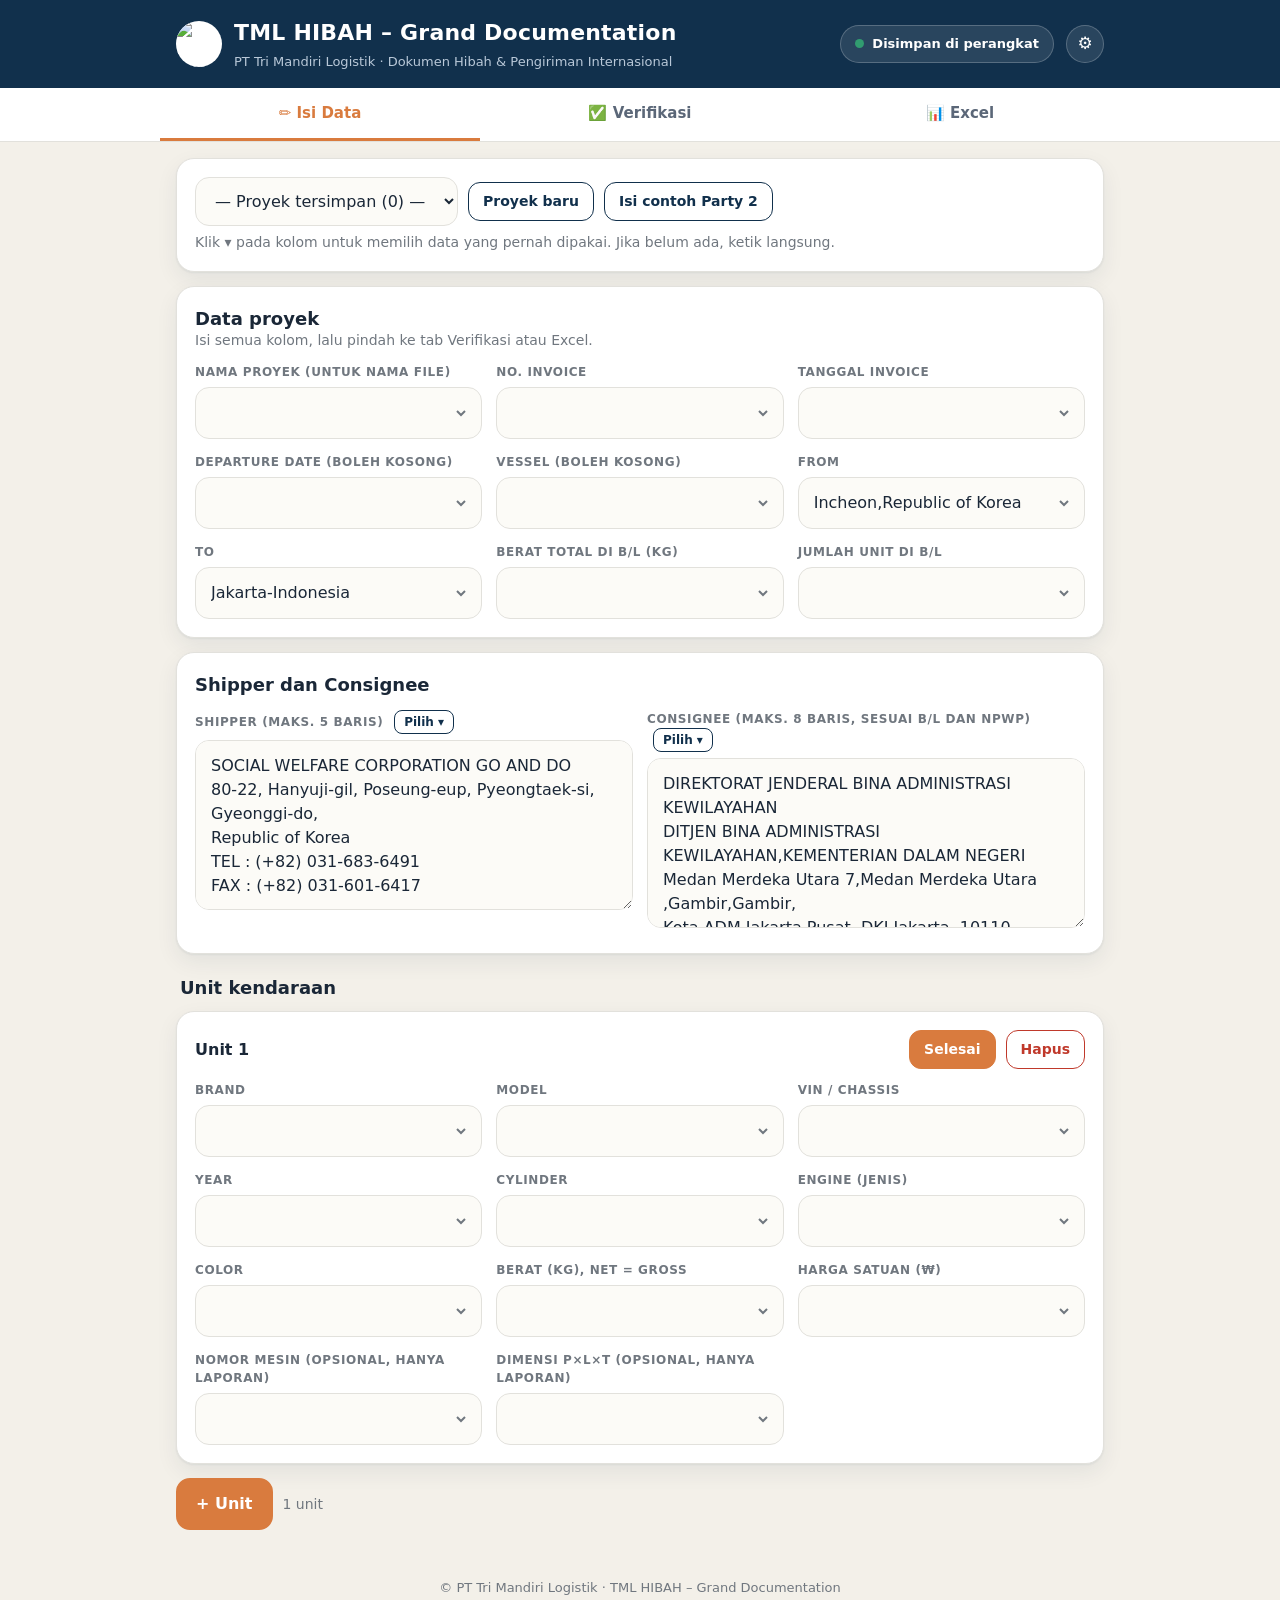
==== index.html @ 3b2cf055 "Add files via upload" ====
<!doctype html>
<html lang="id">
<head>
<meta charset="utf-8">
<meta name="viewport" content="width=device-width, initial-scale=1">
<meta name="description" content="TML HIBAH – Grand Documentation: pembuat Commercial Invoice dan Packing List untuk pengiriman hibah, PT Tri Mandiri Logistik.">
<title>TML HIBAH – Grand Documentation</title>
<link rel="icon" type="image/png" href="assets/favicon.png">
<link rel="stylesheet" href="style.css">
</head>
<body>
<header class="top">
  <div class="top-in">
    <img class="logo" src="assets/logo.png" alt="Logo PT Tri Mandiri Logistik" width="46" height="46">
    <div class="ttl"><h1>TML HIBAH – Grand Documentation</h1><p>PT Tri Mandiri Logistik · Dokumen Hibah &amp; Pengiriman Internasional</p></div>
    <div class="pill"><i></i><span id="pillT">Disimpan di perangkat</span></div>
    <button class="gear" id="bCfg" title="Pengaturan penyimpanan tim" aria-label="Pengaturan">⚙</button>
  </div>
</header>
<nav class="tabs"><div class="tabs-in"><button data-go="isi" class="on">✏️ Isi Data</button><button data-go="ver">✅ Verifikasi</button><button data-go="xls">📊 Excel</button></div></nav>
<main>
  <section class="card" id="cfg" hidden>
    <h2>Pengaturan penyimpanan bersama (opsional)</h2>
    <p class="sub">Tanpa pengaturan ini, proyek tersimpan di browser perangkat ini saja. Untuk berbagi dengan tim, tempel URL Web App Google Apps Script (lihat README, folder <code>optional-backend</code>).</p>
    <div class="row"><input id="cfgUrl" placeholder="https://script.google.com/macros/s/…/exec"><button id="bCfgSave" class="sm">Simpan pengaturan</button></div>
    <p class="sub" id="cfgMsg"></p>
  </section>

  <div class="tab" data-tab="isi">
  <section class="card">
    <div class="row">
      <select id="projSel"></select>
      <button id="bNew" class="sm">Proyek baru</button>
      <button id="bEx" class="sm">Isi contoh Party 2</button>
      <button id="bDelP" class="sm d" hidden>Hapus proyek tersimpan</button>
    </div>
    <p class="sub">Klik ▾ pada kolom untuk memilih data yang pernah dipakai. Jika belum ada, ketik langsung.</p>
  </section>

  <section class="card"><h2>Data proyek</h2><p class="sub" style="margin:-6px 0 12px">Isi semua kolom, lalu pindah ke tab Verifikasi atau Excel.</p><div class="g" id="hdr"></div></section>
  <section class="card"><h2>Shipper dan Consignee</h2>
    <div class="g">
      <div class="w"><label>Shipper (maks. 5 baris) <button type="button" class="dd2" data-k="shipper" data-t="shipper">Pilih ▾</button></label><textarea id="shipper" data-ml="shipper"></textarea></div>
      <div class="w"><label>Consignee (maks. 8 baris, sesuai B/L dan NPWP) <button type="button" class="dd2" data-k="consignee" data-t="consignee">Pilih ▾</button></label><textarea id="consignee" data-ml="consignee"></textarea></div>
    </div>
  </section>

  <h2 class="sec">Unit kendaraan</h2>
  <div id="units"></div>
  <div class="row mb"><button class="p" id="bAdd">+ Unit</button><span class="sub nm" id="uCount"></span></div>

  </div>
  <div class="tab" data-tab="ver" hidden>
  <section class="card"><h2>Dokumen pembanding (opsional)</h2>
    <p class="sub">Ketik ulang data dari Bill of Lading dan MoU agar aplikasi bisa mencocokkan dengan isi form. Pencocokan dilakukan terhadap data yang Anda ketik, bukan membaca file dokumen.</p>
    <div class="g">
      <div><label>Daftar chassis menurut B/L (1 baris = 1 unit)</label><textarea id="blChassis" data-s="blChassis"></textarea></div>
      <div><label>Data MoU: chassis dan berat, contoh <code>KMFLA18TPFC092868 10955</code></label><textarea id="mou" data-s="mou"></textarea></div>
    </div>
  </section>

  <section class="card"><h2>Pemeriksaan otomatis</h2><div id="checks"></div>
    <div class="row" style="margin-top:10px"><button id="bRep" class="sm">Buat laporan verifikasi</button></div>
  </section>
  <section class="card" id="repCard" hidden><h2>Laporan verifikasi</h2>
    <p class="sub">Status dihitung dari data yang diinput. <b>VERIFIED</b> = lolos pemeriksaan otomatis. <b>NEED CONFIRMATION</b> = cocokkan dengan dokumen sumber. Aplikasi tidak menentukan sendiri data mana yang benar.</p>
    <div class="tw"><table id="rep"></table></div>
    <div class="row" style="margin-top:10px"><button class="sm" id="bRepDl">Unduh laporan (.html)</button><button class="sm" id="bRepPr">Cetak laporan</button></div>
  </section>

  </div>
  <div class="tab" data-tab="xls" hidden>
  <section class="card"><h2>Hasil dan berkas</h2>
    <div class="row"><button class="p" id="bCI">Unduh Commercial Invoice (.xlsx)</button><button class="p" id="bPL">Unduh Packing List (.xlsx)</button></div>
    <div id="msg"></div>
    <p class="sub">Buka file di Excel lalu cetak. Area cetak sudah diatur di template. Jumlah unit di Excel mengikuti daftar unit; 3–5 unit otomatis dimuatkan ke 1 halaman.</p>
    <hr>
    <div class="row"><button id="bSave" class="sm">Simpan proyek</button>
      <button id="bExp" class="sm">Ekspor proyek (.json)</button>
      <label class="fl sm">Impor proyek (.json)<input type="file" id="fJson" accept=".json,application/json" hidden></label>
      <label class="fl sm">Impor dari Excel CI/PL (.xlsx)<input type="file" id="fXls" accept=".xlsx" hidden></label></div>
    <div id="plist" class="sub"></div>
  </section>
  </div>
</main>
<footer>© PT Tri Mandiri Logistik · TML HIBAH – Grand Documentation</footer>
<script src="assets/vendor/jszip.min.js"></script>
<script src="assets/templates-data.js"></script>
<script src="script.js"></script>
</body>
</html>
---- style.css ----
/* TML HIBAH – Grand Documentation · gaya mengikuti TML Order Hub (navy + oranye + krem) */
:root{--navy:#11304c;--navy2:#1d4160;--or:#d97b3e;--or2:#c86a2d;--bg:#f3f0e9;--card:#fff;--in:#fcfbf7;--line:#e2e1dc;--ink:#1a2737;--mut:#70777f;--ok:#319c70;--warn:#b45309;--bad:#c0392b;--ai:#fff3c4;--shadow:0 1px 2px rgba(17,48,76,.06),0 8px 22px rgba(17,48,76,.07)}
*{box-sizing:border-box}
[hidden]{display:none!important}
body{margin:0;background:var(--bg);color:var(--ink);font:16px/1.5 system-ui,-apple-system,"Segoe UI",Roboto,Arial,sans-serif;-webkit-text-size-adjust:100%}
.top{background:var(--navy);color:#fff}
.top-in{max-width:960px;margin:0 auto;padding:16px;display:flex;align-items:center;gap:12px;flex-wrap:wrap}
.logo{width:46px;height:46px;border-radius:50%;background:#fff;flex:none}
.ttl{flex:1;min-width:180px}.ttl h1{margin:0;font-size:clamp(17px,4.6vw,22px);font-weight:800;letter-spacing:.2px}.ttl p{margin:3px 0 0;font-size:13px;color:#b9c8d8}
.pill{display:flex;align-items:center;gap:8px;background:rgba(255,255,255,.1);border:1px solid rgba(255,255,255,.22);border-radius:999px;padding:8px 14px;font-size:13px;font-weight:700}
.pill i{width:9px;height:9px;border-radius:50%;background:var(--ok);display:block}
.gear{background:rgba(255,255,255,.1);border:1px solid rgba(255,255,255,.22);color:#fff;border-radius:999px;width:38px;height:38px;padding:0;font-size:17px}
.gear:hover{background:rgba(255,255,255,.2);border-color:#fff}
.tabs{background:#fff;border-bottom:1px solid var(--line);position:sticky;top:0;z-index:20}
.tabs-in{max-width:960px;margin:0 auto;display:flex}
.tabs button{flex:1;border:0;border-bottom:3px solid transparent;border-radius:0;background:none;padding:14px 6px;font-weight:700;font-size:15px;color:#5b6778;cursor:pointer}
.tabs button.on{color:var(--or);border-bottom-color:var(--or)}
main{max-width:960px;margin:0 auto;padding:16px}
.card{background:var(--card);border:1px solid var(--line);border-radius:18px;padding:18px;margin-bottom:14px;box-shadow:var(--shadow)}
h2{font-size:18px;margin:0 0 4px;color:var(--ink)}
h2.sec{margin:20px 4px 10px;font-size:18px}
.sub{color:var(--mut);font-size:14px;margin:6px 0 0}.nm{margin:0}.mb{margin-bottom:14px}
.g{display:grid;gap:14px;grid-template-columns:repeat(auto-fit,minmax(220px,1fr));margin-top:12px}
label{display:block;font-size:12px;color:var(--mut);margin-bottom:6px;font-weight:700;text-transform:uppercase;letter-spacing:.05em}
input,textarea,select{width:100%;padding:13px 15px;border:1.5px solid var(--line);border-radius:14px;background:var(--in);color:var(--ink);font:inherit;font-size:16px}
input:focus,textarea:focus,select:focus{outline:0;border-color:var(--or);box-shadow:0 0 0 3px rgba(217,123,62,.18)}
textarea{min-height:170px;resize:vertical}
input.ai{background:var(--ai)}
select{width:auto;min-width:230px;max-width:100%}
button,.fl{font:inherit;font-weight:700;padding:12px 18px;border-radius:14px;border:2px solid var(--navy);background:#fff;color:var(--navy);cursor:pointer;display:inline-block;width:auto}
button:hover,.fl:hover{background:#f4f7fb}
button.p{background:var(--or);color:#fff;border-color:var(--or)}
button.p:hover{background:var(--or2);border-color:var(--or2)}
button.sm,.fl.sm{padding:8px 14px;font-size:14px;border-radius:12px;border-width:1.5px}
button.d{color:var(--bad);border-color:var(--bad)}button.d:hover{background:#fdf1ef}
.row{display:flex;gap:10px;flex-wrap:wrap;align-items:center}
.row input{flex:1;min-width:220px}
.w{position:relative}.cb{position:relative}.cb input{padding-right:42px}
.dd{position:absolute;right:4px;top:4px;bottom:4px;width:34px;padding:0;border:0;border-radius:10px;background:transparent;color:var(--mut);display:grid;place-items:center}
.dd:hover{background:#f0ede6}
.dd2{padding:2px 9px;font-size:12px;margin-left:6px;border-radius:8px;border-width:1.5px;text-transform:none;letter-spacing:0}
.menu{position:absolute;z-index:30;left:0;right:0;max-height:230px;overflow:auto;background:#fff;border:1.5px solid var(--line);border-radius:14px;box-shadow:0 10px 28px rgba(17,48,76,.22)}
.menu div{padding:11px 14px;cursor:pointer;border-top:1px solid var(--line);font-size:15px;white-space:nowrap;overflow:hidden;text-overflow:ellipsis}
.menu div:first-child{border-top:0}.menu div:hover{background:#fbf3ec}.menu .em{color:var(--mut);cursor:default}
.uh{display:flex;justify-content:space-between;align-items:center;gap:10px;flex-wrap:wrap}
.uh b{font-size:16px}.uh .s{color:var(--mut);font-size:14px;flex:1;min-width:150px}
.chk{font-size:14px;margin:4px 0}.ok{color:var(--ok)}.wn{color:var(--warn)}
#msg{font-size:14px;margin-top:10px;min-height:20px}
hr{border:0;border-top:1px solid var(--line);margin:16px 0}
.tw{overflow-x:auto}table{border-collapse:collapse;width:100%;font-size:13px;min-width:640px}
th,td{border:1px solid var(--line);padding:7px 9px;text-align:left;vertical-align:top}th{background:var(--in);text-transform:uppercase;font-size:11px;letter-spacing:.05em;color:var(--mut)}
.st{font-weight:800;font-size:12px;white-space:nowrap}.s-VERIFIED{color:var(--ok)}.s-MISSING{color:var(--mut)}.s-CONFLICT{color:var(--bad)}.s-NEED{color:var(--warn)}
code{background:var(--in);padding:1px 6px;border-radius:6px;border:1px solid var(--line)}
footer{text-align:center;color:var(--mut);font-size:13px;padding:18px 12px 30px}
@media (max-width:560px){.top-in{padding:14px}.pill{order:3}.card{padding:16px;border-radius:16px}}
@media print{body *{visibility:hidden}#repCard,#repCard *{visibility:visible}#repCard{position:absolute;left:0;top:0;width:100%;border:0;box-shadow:none}#repCard button{display:none!important}}
label.fl{text-transform:none;letter-spacing:0;margin:0;font-size:14px;color:var(--navy)}
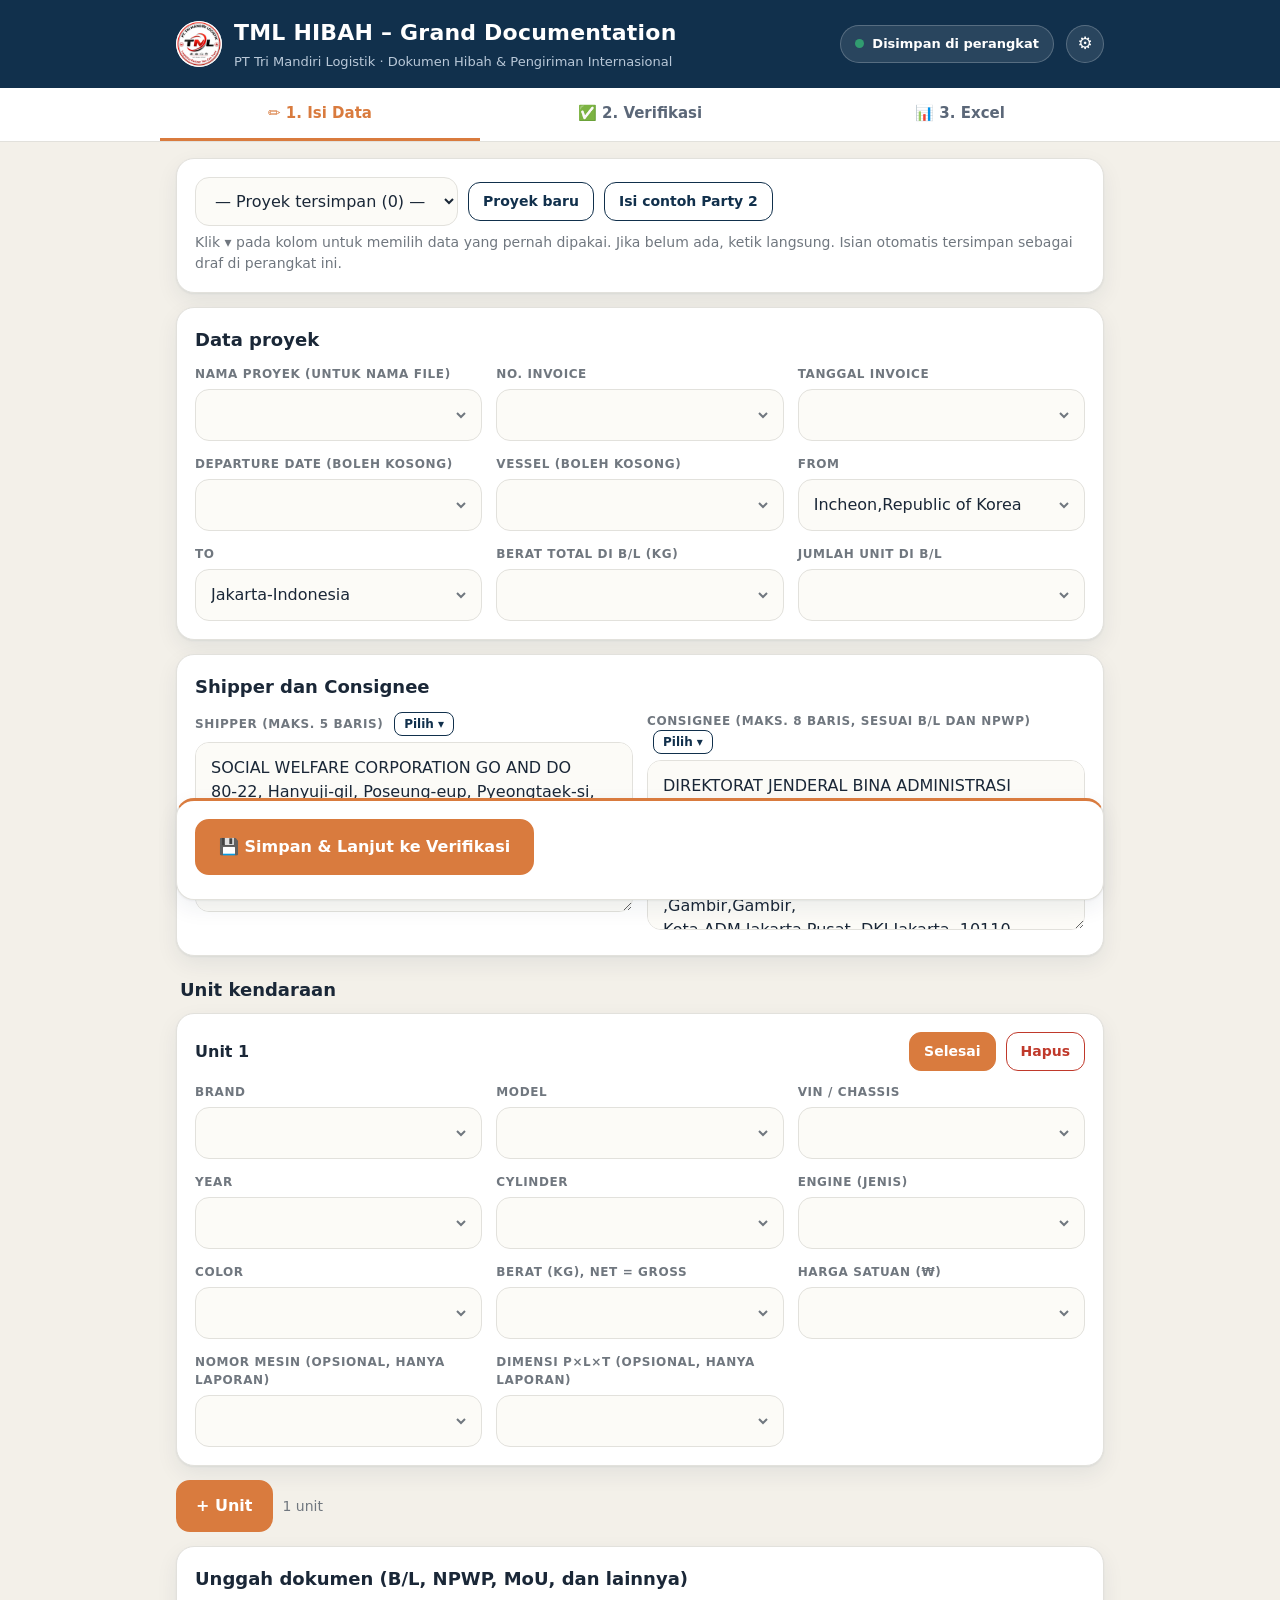
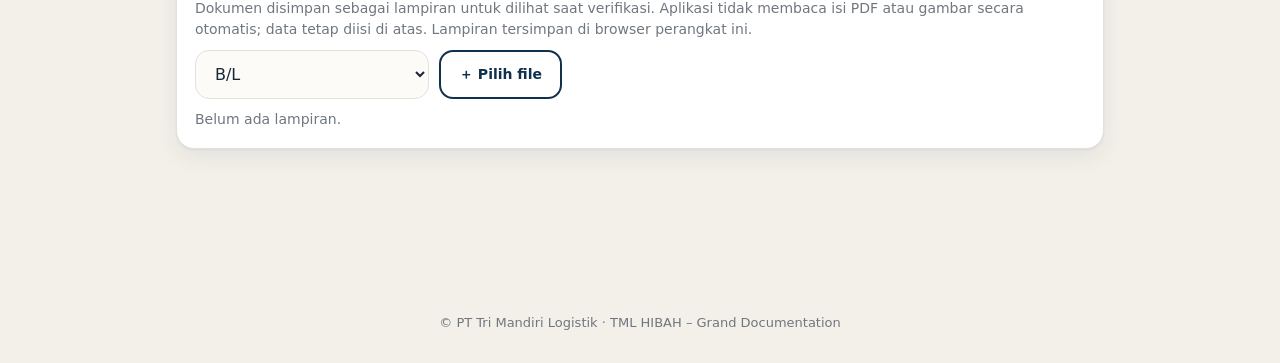
==== commit 34415081: "Add files via upload" ====
--- a/index.html
+++ b/index.html
@@ -5,87 +5,112 @@
 <meta name="viewport" content="width=device-width, initial-scale=1">
 <meta name="description" content="TML HIBAH – Grand Documentation: pembuat Commercial Invoice dan Packing List untuk pengiriman hibah, PT Tri Mandiri Logistik.">
 <title>TML HIBAH – Grand Documentation</title>
-<link rel="icon" type="image/png" href="assets/favicon.png">
-<link rel="stylesheet" href="style.css">
+<link rel="icon" type="image/png" href="favicon.png">
+<link rel="stylesheet" href="style.css?v=3">
 </head>
 <body>
 <header class="top">
   <div class="top-in">
-    <img class="logo" src="assets/logo.png" alt="Logo PT Tri Mandiri Logistik" width="46" height="46">
+    <img class="logo" src="[data-uri]" alt="Logo PT Tri Mandiri Logistik" width="46" height="46">
     <div class="ttl"><h1>TML HIBAH – Grand Documentation</h1><p>PT Tri Mandiri Logistik · Dokumen Hibah &amp; Pengiriman Internasional</p></div>
     <div class="pill"><i></i><span id="pillT">Disimpan di perangkat</span></div>
     <button class="gear" id="bCfg" title="Pengaturan penyimpanan tim" aria-label="Pengaturan">⚙</button>
   </div>
 </header>
-<nav class="tabs"><div class="tabs-in"><button data-go="isi" class="on">✏️ Isi Data</button><button data-go="ver">✅ Verifikasi</button><button data-go="xls">📊 Excel</button></div></nav>
+<nav class="tabs"><div class="tabs-in"><button data-go="isi" class="on">✏️ 1. Isi Data</button><button data-go="ver">✅ 2. Verifikasi</button><button data-go="xls">📊 3. Excel</button></div></nav>
 <main>
+  <div id="warn" class="warn" hidden></div>
   <section class="card" id="cfg" hidden>
     <h2>Pengaturan penyimpanan bersama (opsional)</h2>
     <p class="sub">Tanpa pengaturan ini, proyek tersimpan di browser perangkat ini saja. Untuk berbagi dengan tim, tempel URL Web App Google Apps Script (lihat README, folder <code>optional-backend</code>).</p>
-    <div class="row"><input id="cfgUrl" placeholder="https://script.google.com/macros/s/…/exec"><button id="bCfgSave" class="sm">Simpan pengaturan</button></div>
+    <div class="row" style="margin-top:10px"><input id="cfgUrl" placeholder="https://script.google.com/macros/s/…/exec"><button id="bCfgSave" class="sm">Simpan pengaturan</button></div>
     <p class="sub" id="cfgMsg"></p>
   </section>
 
   <div class="tab" data-tab="isi">
-  <section class="card">
-    <div class="row">
-      <select id="projSel"></select>
-      <button id="bNew" class="sm">Proyek baru</button>
-      <button id="bEx" class="sm">Isi contoh Party 2</button>
-      <button id="bDelP" class="sm d" hidden>Hapus proyek tersimpan</button>
+    <section class="card">
+      <div class="row">
+        <select id="projSel"></select>
+        <button id="bNew" class="sm">Proyek baru</button>
+        <button id="bEx" class="sm">Isi contoh Party 2</button>
+        <button id="bDelP" class="sm d" hidden>Hapus proyek tersimpan</button>
+      </div>
+      <p class="sub">Klik ▾ pada kolom untuk memilih data yang pernah dipakai. Jika belum ada, ketik langsung. Isian otomatis tersimpan sebagai draf di perangkat ini.</p>
+    </section>
+    <section class="card"><h2>Data proyek</h2><div class="g" id="hdr"></div></section>
+    <section class="card"><h2>Shipper dan Consignee</h2>
+      <div class="g">
+        <div class="w"><label>Shipper (maks. 5 baris) <button type="button" class="dd2" data-k="shipper" data-t="shipper">Pilih ▾</button></label><textarea id="shipper" data-ml="shipper"></textarea></div>
+        <div class="w"><label>Consignee (maks. 8 baris, sesuai B/L dan NPWP) <button type="button" class="dd2" data-k="consignee" data-t="consignee">Pilih ▾</button></label><textarea id="consignee" data-ml="consignee"></textarea></div>
+      </div>
+    </section>
+    <h2 class="sec">Unit kendaraan</h2>
+    <div id="units"></div>
+    <div class="row mb"><button class="p" id="bAdd">+ Unit</button><span class="sub nm" id="uCount"></span></div>
+    <section class="card"><h2>Unggah dokumen (B/L, NPWP, MoU, dan lainnya)</h2>
+      <p class="sub">Dokumen disimpan sebagai lampiran untuk dilihat saat verifikasi. Aplikasi tidak membaca isi PDF atau gambar secara otomatis; data tetap diisi di atas. Lampiran tersimpan di browser perangkat ini.</p>
+      <div class="row" style="margin-top:10px">
+        <select id="fType"><option>B/L</option><option>NPWP</option><option>MoU / Perjanjian Hibah</option><option>Grant Certificate</option><option>Spesifikasi Kendaraan</option><option>Lainnya</option></select>
+        <label class="fl">＋ Pilih file<input type="file" id="fFiles" accept=".pdf,.xlsx,image/*" multiple hidden></label>
+      </div>
+      <div id="files" class="files"></div>
+    </section>
+    <section class="card actbar">
+      <button class="p big" id="bSaveGo">💾 Simpan &amp; Lanjut ke Verifikasi</button>
+      <div class="note sub"></div>
+    </section>
+  </div>
+
+  <div class="tab" data-tab="ver" hidden>
+    <section class="card"><div id="confBadge" class="badge wnb"></div></section>
+    <section class="card"><h2>Dokumen lampiran</h2><div id="filesV" class="files"></div></section>
+    <section class="card"><h2>Dokumen pembanding (opsional)</h2>
+      <p class="sub">Ketik ulang data dari Bill of Lading dan MoU agar aplikasi bisa mencocokkan dengan isi form. Pencocokan dilakukan terhadap data yang Anda ketik, bukan membaca file dokumen.</p>
+      <div class="g">
+        <div><label>Daftar chassis menurut B/L (1 baris = 1 unit)</label><textarea id="blChassis" data-s="blChassis"></textarea></div>
+        <div><label>Data MoU: chassis dan berat, contoh <code>KMFLA18TPFC092868 10955</code></label><textarea id="mou" data-s="mou"></textarea></div>
+      </div>
+    </section>
+    <section class="card"><h2>Pemeriksaan otomatis</h2><div id="checks"></div></section>
+    <section class="card"><h2>Laporan verifikasi</h2>
+      <p class="sub"><b>VERIFIED</b> = lolos pemeriksaan otomatis. <b>NEED CONFIRMATION</b> = cocokkan dengan dokumen sumber. Aplikasi tidak menentukan sendiri data mana yang benar. Klik <b>Edit</b> pada baris untuk langsung memperbaiki datanya.</p>
+      <div id="repSum" class="chips"></div>
+      <div class="tw"><table id="rep"></table></div>
+      <div class="row" style="margin-top:12px"><button class="sm" id="bRepDl">Unduh laporan (.html)</button><button class="sm" id="bRepPr">Cetak laporan</button></div>
+    </section>
+    <section class="card actbar">
+      <div class="row"><button id="bEdit">✏️ Edit Data</button><button id="bSaveV">💾 Simpan</button><button class="p big" id="bConf">✅ Telah Dikonfirmasi</button></div>
+      <div class="note sub"></div>
+    </section>
+  </div>
+
+  <div class="tab" data-tab="xls" hidden>
+    <section class="card" id="xlsLock"><h2>Excel belum dapat dibuat</h2><p class="sub">Selesaikan verifikasi lebih dulu, lalu klik <b>Telah Dikonfirmasi</b> di tab Verifikasi.</p><button class="p" id="goVer">Ke tab Verifikasi</button></section>
+    <div id="xlsBody">
+      <section class="card">
+        <div class="seg"><button id="swCI" class="on">Commercial Invoice</button><button id="swPL">Packing List</button></div>
+        <p class="sub">Pratinjau di bawah menggambar ulang template Excel TML dengan data Anda. Tampilan cetak resmi mengikuti file .xlsx.</p>
+        <div id="prev" class="prev"></div>
+      </section>
+      <section class="card actbar">
+        <div class="row"><button class="p" id="bXlsx">⬇ Unduh Excel (.xlsx)</button><button id="bBoth">Unduh CI + PL</button><button id="bPrint">🖨 Cetak</button><button id="bPdf">📄 Ekspor PDF</button><button id="bSaveX">💾 Simpan</button></div>
+        <div class="note sub"></div>
+      </section>
+      <section class="card"><h2>Alat lain</h2>
+        <div class="row"><button id="bExp" class="sm">Ekspor proyek (.json)</button>
+          <label class="fl sm">Impor proyek (.json)<input type="file" id="fJson" accept=".json,application/json" hidden></label>
+          <label class="fl sm">Impor dari Excel CI/PL (.xlsx)<input type="file" id="fXls" accept=".xlsx" hidden></label></div>
+      </section>
     </div>
-    <p class="sub">Klik ▾ pada kolom untuk memilih data yang pernah dipakai. Jika belum ada, ketik langsung.</p>
-  </section>
-
-  <section class="card"><h2>Data proyek</h2><p class="sub" style="margin:-6px 0 12px">Isi semua kolom, lalu pindah ke tab Verifikasi atau Excel.</p><div class="g" id="hdr"></div></section>
-  <section class="card"><h2>Shipper dan Consignee</h2>
-    <div class="g">
-      <div class="w"><label>Shipper (maks. 5 baris) <button type="button" class="dd2" data-k="shipper" data-t="shipper">Pilih ▾</button></label><textarea id="shipper" data-ml="shipper"></textarea></div>
-      <div class="w"><label>Consignee (maks. 8 baris, sesuai B/L dan NPWP) <button type="button" class="dd2" data-k="consignee" data-t="consignee">Pilih ▾</button></label><textarea id="consignee" data-ml="consignee"></textarea></div>
-    </div>
-  </section>
-
-  <h2 class="sec">Unit kendaraan</h2>
-  <div id="units"></div>
-  <div class="row mb"><button class="p" id="bAdd">+ Unit</button><span class="sub nm" id="uCount"></span></div>
-
-  </div>
-  <div class="tab" data-tab="ver" hidden>
-  <section class="card"><h2>Dokumen pembanding (opsional)</h2>
-    <p class="sub">Ketik ulang data dari Bill of Lading dan MoU agar aplikasi bisa mencocokkan dengan isi form. Pencocokan dilakukan terhadap data yang Anda ketik, bukan membaca file dokumen.</p>
-    <div class="g">
-      <div><label>Daftar chassis menurut B/L (1 baris = 1 unit)</label><textarea id="blChassis" data-s="blChassis"></textarea></div>
-      <div><label>Data MoU: chassis dan berat, contoh <code>KMFLA18TPFC092868 10955</code></label><textarea id="mou" data-s="mou"></textarea></div>
-    </div>
-  </section>
-
-  <section class="card"><h2>Pemeriksaan otomatis</h2><div id="checks"></div>
-    <div class="row" style="margin-top:10px"><button id="bRep" class="sm">Buat laporan verifikasi</button></div>
-  </section>
-  <section class="card" id="repCard" hidden><h2>Laporan verifikasi</h2>
-    <p class="sub">Status dihitung dari data yang diinput. <b>VERIFIED</b> = lolos pemeriksaan otomatis. <b>NEED CONFIRMATION</b> = cocokkan dengan dokumen sumber. Aplikasi tidak menentukan sendiri data mana yang benar.</p>
-    <div class="tw"><table id="rep"></table></div>
-    <div class="row" style="margin-top:10px"><button class="sm" id="bRepDl">Unduh laporan (.html)</button><button class="sm" id="bRepPr">Cetak laporan</button></div>
-  </section>
-
-  </div>
-  <div class="tab" data-tab="xls" hidden>
-  <section class="card"><h2>Hasil dan berkas</h2>
-    <div class="row"><button class="p" id="bCI">Unduh Commercial Invoice (.xlsx)</button><button class="p" id="bPL">Unduh Packing List (.xlsx)</button></div>
-    <div id="msg"></div>
-    <p class="sub">Buka file di Excel lalu cetak. Area cetak sudah diatur di template. Jumlah unit di Excel mengikuti daftar unit; 3–5 unit otomatis dimuatkan ke 1 halaman.</p>
-    <hr>
-    <div class="row"><button id="bSave" class="sm">Simpan proyek</button>
-      <button id="bExp" class="sm">Ekspor proyek (.json)</button>
-      <label class="fl sm">Impor proyek (.json)<input type="file" id="fJson" accept=".json,application/json" hidden></label>
-      <label class="fl sm">Impor dari Excel CI/PL (.xlsx)<input type="file" id="fXls" accept=".xlsx" hidden></label></div>
-    <div id="plist" class="sub"></div>
-  </section>
   </div>
 </main>
+<div id="viewer" class="viewer" hidden><div class="vin"><div class="vh"><b id="vTitle"></b><span class="row"><a id="vOpen" class="fl sm" target="_blank" rel="noopener">Buka / unduh</a><button id="vClose" class="sm">Tutup ✕</button></span></div><div id="vBody" class="vb"></div></div></div>
 <footer>© PT Tri Mandiri Logistik · TML HIBAH – Grand Documentation</footer>
-<script src="assets/vendor/jszip.min.js"></script>
-<script src="assets/templates-data.js"></script>
-<script src="script.js"></script>
+<script src="jszip.min.js?v=3"></script>
+<script src="html2canvas.min.js?v=3"></script>
+<script src="jspdf.umd.min.js?v=3"></script>
+<script src="templates-data.js?v=3"></script>
+<script src="preview.js?v=3"></script>
+<script src="script.js?v=3"></script>
 </body>
 </html>
--- a/style.css
+++ b/style.css
@@ -53,5 +53,20 @@
 code{background:var(--in);padding:1px 6px;border-radius:6px;border:1px solid var(--line)}
 footer{text-align:center;color:var(--mut);font-size:13px;padding:18px 12px 30px}
 @media (max-width:560px){.top-in{padding:14px}.pill{order:3}.card{padding:16px;border-radius:16px}}
-@media print{body *{visibility:hidden}#repCard,#repCard *{visibility:visible}#repCard{position:absolute;left:0;top:0;width:100%;border:0;box-shadow:none}#repCard button{display:none!important}}
+
 label.fl{text-transform:none;letter-spacing:0;margin:0;font-size:14px;color:var(--navy)}
+
+.warn{background:#fdecea;border:1.5px solid var(--bad);color:#7a1d12;border-radius:14px;padding:14px 16px;margin-bottom:14px;font-size:14px}
+.badge{border-radius:12px;padding:12px 14px;font-weight:700;font-size:14px}.okb{background:#e8f6ef;color:#17603f;border:1.5px solid var(--ok)}.wnb{background:#fff4e5;color:#8a4b08;border:1.5px solid #f0b36b}
+.files{margin-top:10px}.fr{display:flex;justify-content:space-between;align-items:center;gap:10px;flex-wrap:wrap;padding:10px 0;border-top:1px solid var(--line);font-size:14px}.fr:first-child{border-top:0}.fr i{color:var(--mut);font-style:normal;font-size:12px}
+.actbar{position:sticky;bottom:0;z-index:15;border-top:3px solid var(--or)}
+button.big{padding:14px 22px;font-size:16px}
+.chips{display:flex;gap:8px;flex-wrap:wrap;margin:10px 0}.chip{font-size:12px;font-weight:800;border:1.5px solid var(--line);border-radius:999px;padding:4px 11px;background:var(--in)}
+.seg{display:inline-flex;border:2px solid var(--navy);border-radius:14px;overflow:hidden;margin-bottom:6px}.seg button{border:0;border-radius:0;background:#fff;padding:10px 18px}.seg button.on{background:var(--navy);color:#fff}
+.prev{background:#e9e6df;border-radius:14px;padding:14px;margin-top:10px;overflow:auto}.pvbox{margin:0 auto;box-shadow:0 4px 18px rgba(0,0,0,.25);background:#fff}
+.viewer{position:fixed;inset:0;background:rgba(10,20,35,.72);z-index:50;display:grid;place-items:center;padding:14px}.vin{background:#fff;border-radius:16px;width:min(1000px,100%);height:min(92vh,900px);display:flex;flex-direction:column;overflow:hidden}.vh{display:flex;justify-content:space-between;align-items:center;gap:8px;padding:12px 16px;border-bottom:1px solid var(--line);flex-wrap:wrap}.vb{flex:1;overflow:auto;background:#f3f0e9}.vb iframe{width:100%;height:100%;border:0}.vb img{max-width:100%;display:block;margin:0 auto}
+.chip.s-VERIFIED{color:var(--ok)}.chip.s-NEED{color:var(--warn)}.chip.s-CONFLICT{color:var(--bad)}.chip.s-MISSING{color:var(--mut)}
+.rptp{font:12px Arial;color:#000}.rptp table{min-width:0}
+#printHost{display:none}
+@media print{body>*:not(#printHost){display:none!important}#printHost{display:block!important}html,body{background:#fff!important}}
+@media (max-width:560px){.actbar{position:static}.seg{display:flex}.seg button{flex:1;padding:10px 8px}}
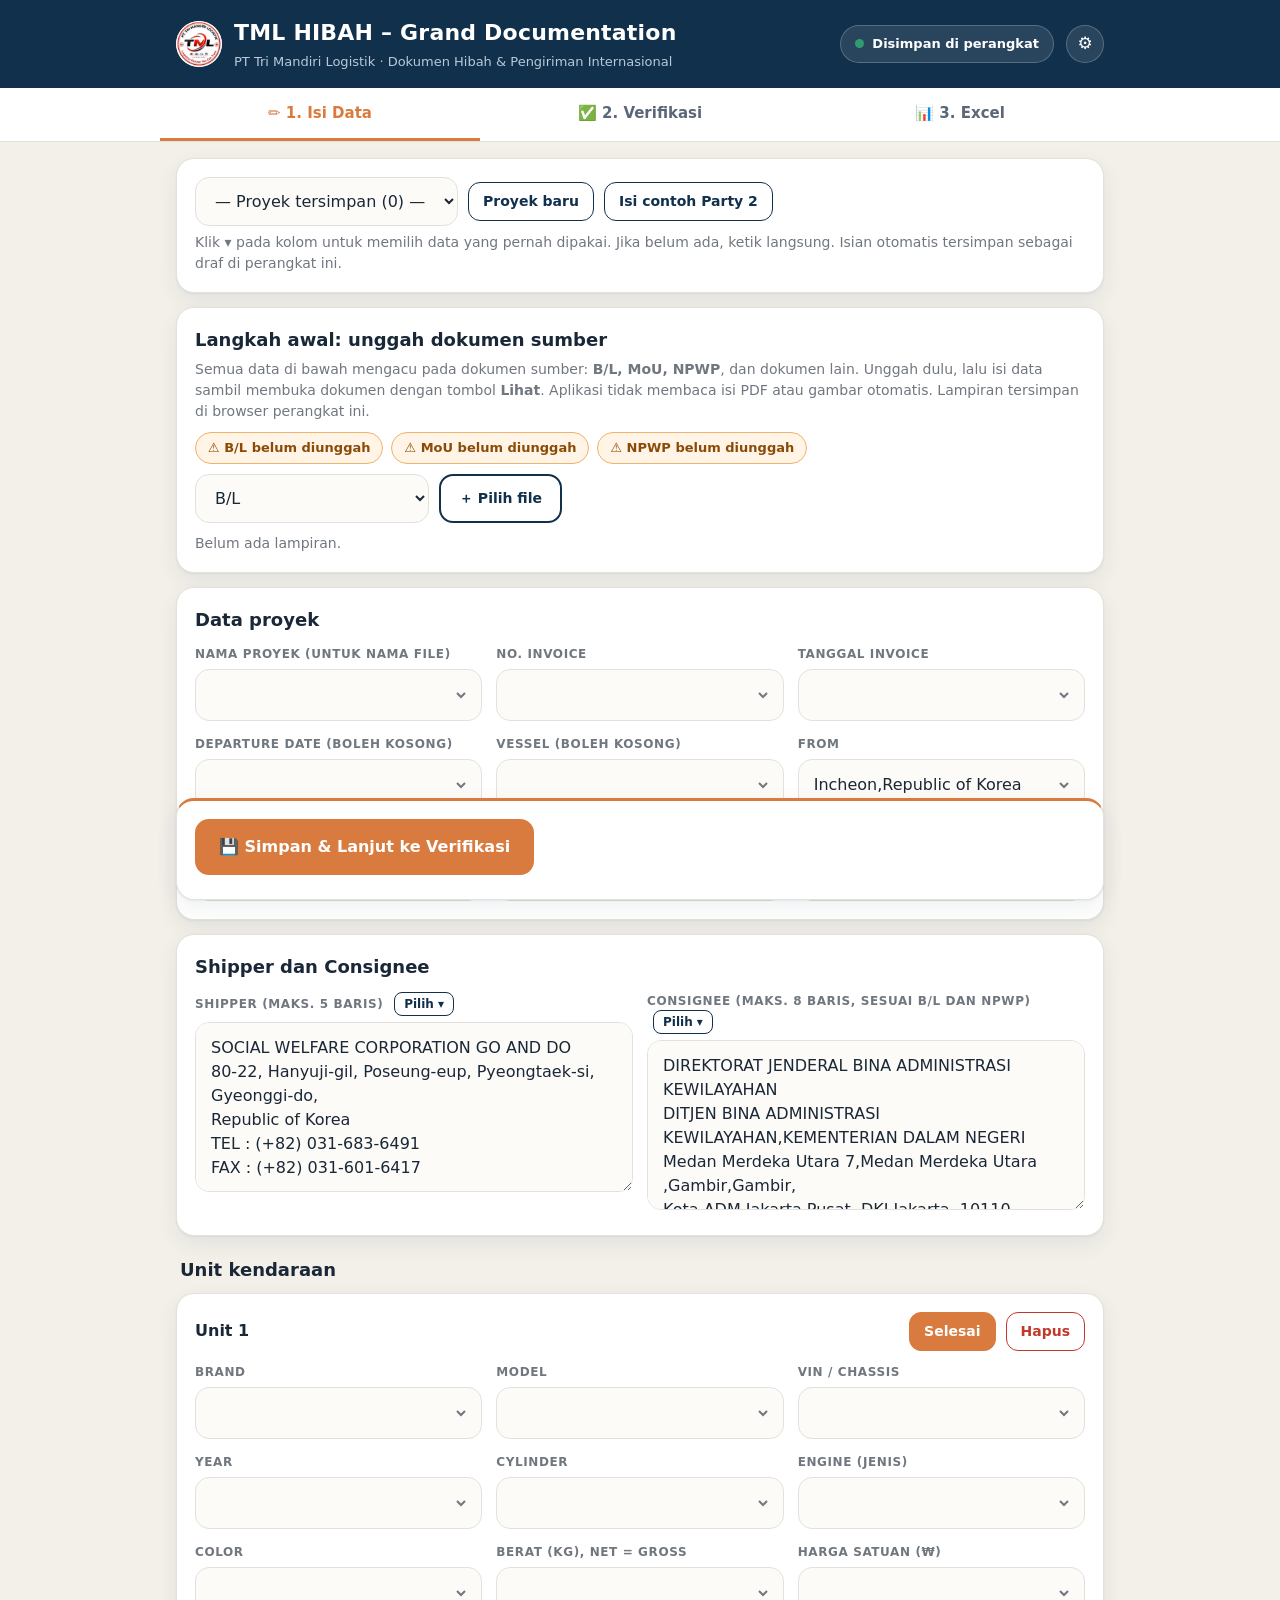
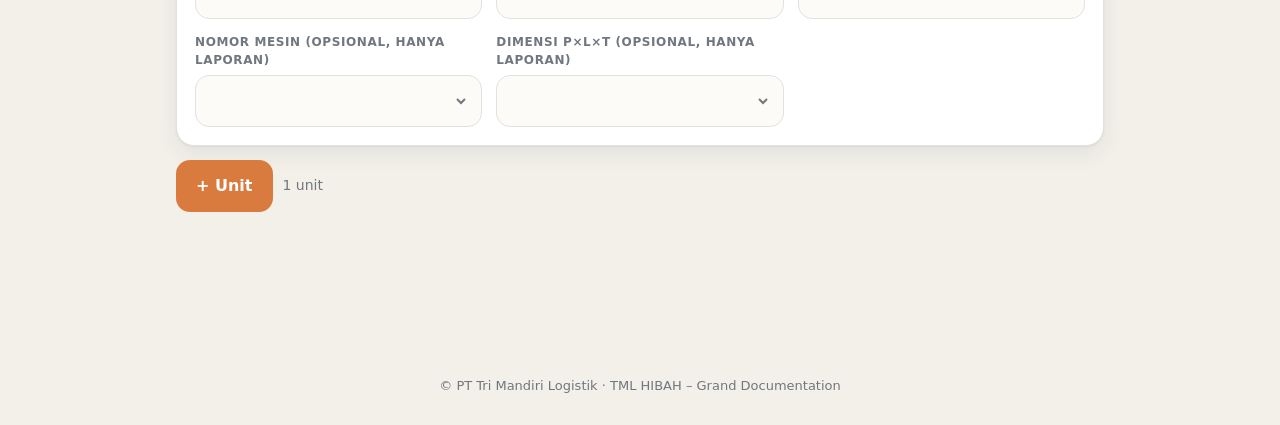
==== commit ddc61107: "Add files via upload" ====
--- a/index.html
+++ b/index.html
@@ -37,6 +37,15 @@
       </div>
       <p class="sub">Klik ▾ pada kolom untuk memilih data yang pernah dipakai. Jika belum ada, ketik langsung. Isian otomatis tersimpan sebagai draf di perangkat ini.</p>
     </section>
+    <section class="card"><h2>Langkah awal: unggah dokumen sumber</h2>
+      <p class="sub">Semua data di bawah mengacu pada dokumen sumber: <b>B/L, MoU, NPWP</b>, dan dokumen lain. Unggah dulu, lalu isi data sambil membuka dokumen dengan tombol <b>Lihat</b>. Aplikasi tidak membaca isi PDF atau gambar otomatis. Lampiran tersimpan di browser perangkat ini.</p>
+      <div id="docChk" class="chips"></div>
+      <div class="row" style="margin-top:6px">
+        <select id="fType"><option>B/L</option><option>NPWP</option><option>MoU / Perjanjian Hibah</option><option>Grant Certificate</option><option>Spesifikasi Kendaraan</option><option>Lainnya</option></select>
+        <label class="fl">＋ Pilih file<input type="file" id="fFiles" accept=".pdf,.xlsx,image/*" multiple hidden></label>
+      </div>
+      <div id="files" class="files"></div>
+    </section>
     <section class="card"><h2>Data proyek</h2><div class="g" id="hdr"></div></section>
     <section class="card"><h2>Shipper dan Consignee</h2>
       <div class="g">
@@ -47,14 +56,6 @@
     <h2 class="sec">Unit kendaraan</h2>
     <div id="units"></div>
     <div class="row mb"><button class="p" id="bAdd">+ Unit</button><span class="sub nm" id="uCount"></span></div>
-    <section class="card"><h2>Unggah dokumen (B/L, NPWP, MoU, dan lainnya)</h2>
-      <p class="sub">Dokumen disimpan sebagai lampiran untuk dilihat saat verifikasi. Aplikasi tidak membaca isi PDF atau gambar secara otomatis; data tetap diisi di atas. Lampiran tersimpan di browser perangkat ini.</p>
-      <div class="row" style="margin-top:10px">
-        <select id="fType"><option>B/L</option><option>NPWP</option><option>MoU / Perjanjian Hibah</option><option>Grant Certificate</option><option>Spesifikasi Kendaraan</option><option>Lainnya</option></select>
-        <label class="fl">＋ Pilih file<input type="file" id="fFiles" accept=".pdf,.xlsx,image/*" multiple hidden></label>
-      </div>
-      <div id="files" class="files"></div>
-    </section>
     <section class="card actbar">
       <button class="p big" id="bSaveGo">💾 Simpan &amp; Lanjut ke Verifikasi</button>
       <div class="note sub"></div>
@@ -68,7 +69,7 @@
       <p class="sub">Ketik ulang data dari Bill of Lading dan MoU agar aplikasi bisa mencocokkan dengan isi form. Pencocokan dilakukan terhadap data yang Anda ketik, bukan membaca file dokumen.</p>
       <div class="g">
         <div><label>Daftar chassis menurut B/L (1 baris = 1 unit)</label><textarea id="blChassis" data-s="blChassis"></textarea></div>
-        <div><label>Data MoU: chassis dan berat, contoh <code>KMFLA18TPFC092868 10955</code></label><textarea id="mou" data-s="mou"></textarea></div>
+        <div><label>Data MoU: chassis, berat, harga (harga opsional), contoh <code>KMFLA18TPFC092868 10955 210500000</code></label><textarea id="mou" data-s="mou"></textarea></div>
       </div>
     </section>
     <section class="card"><h2>Pemeriksaan otomatis</h2><div id="checks"></div></section>
--- a/style.css
+++ b/style.css
@@ -70,3 +70,5 @@
 #printHost{display:none}
 @media print{body>*:not(#printHost){display:none!important}#printHost{display:block!important}html,body{background:#fff!important}}
 @media (max-width:560px){.actbar{position:static}.seg{display:flex}.seg button{flex:1;padding:10px 8px}}
+
+.dchip{font-size:13px;font-weight:700;border-radius:999px;padding:5px 12px;border:1.5px solid}.dchip.ok{color:var(--ok);border-color:var(--ok);background:#e8f6ef}.dchip.miss{color:#8a4b08;border-color:#f0b36b;background:#fff4e5}
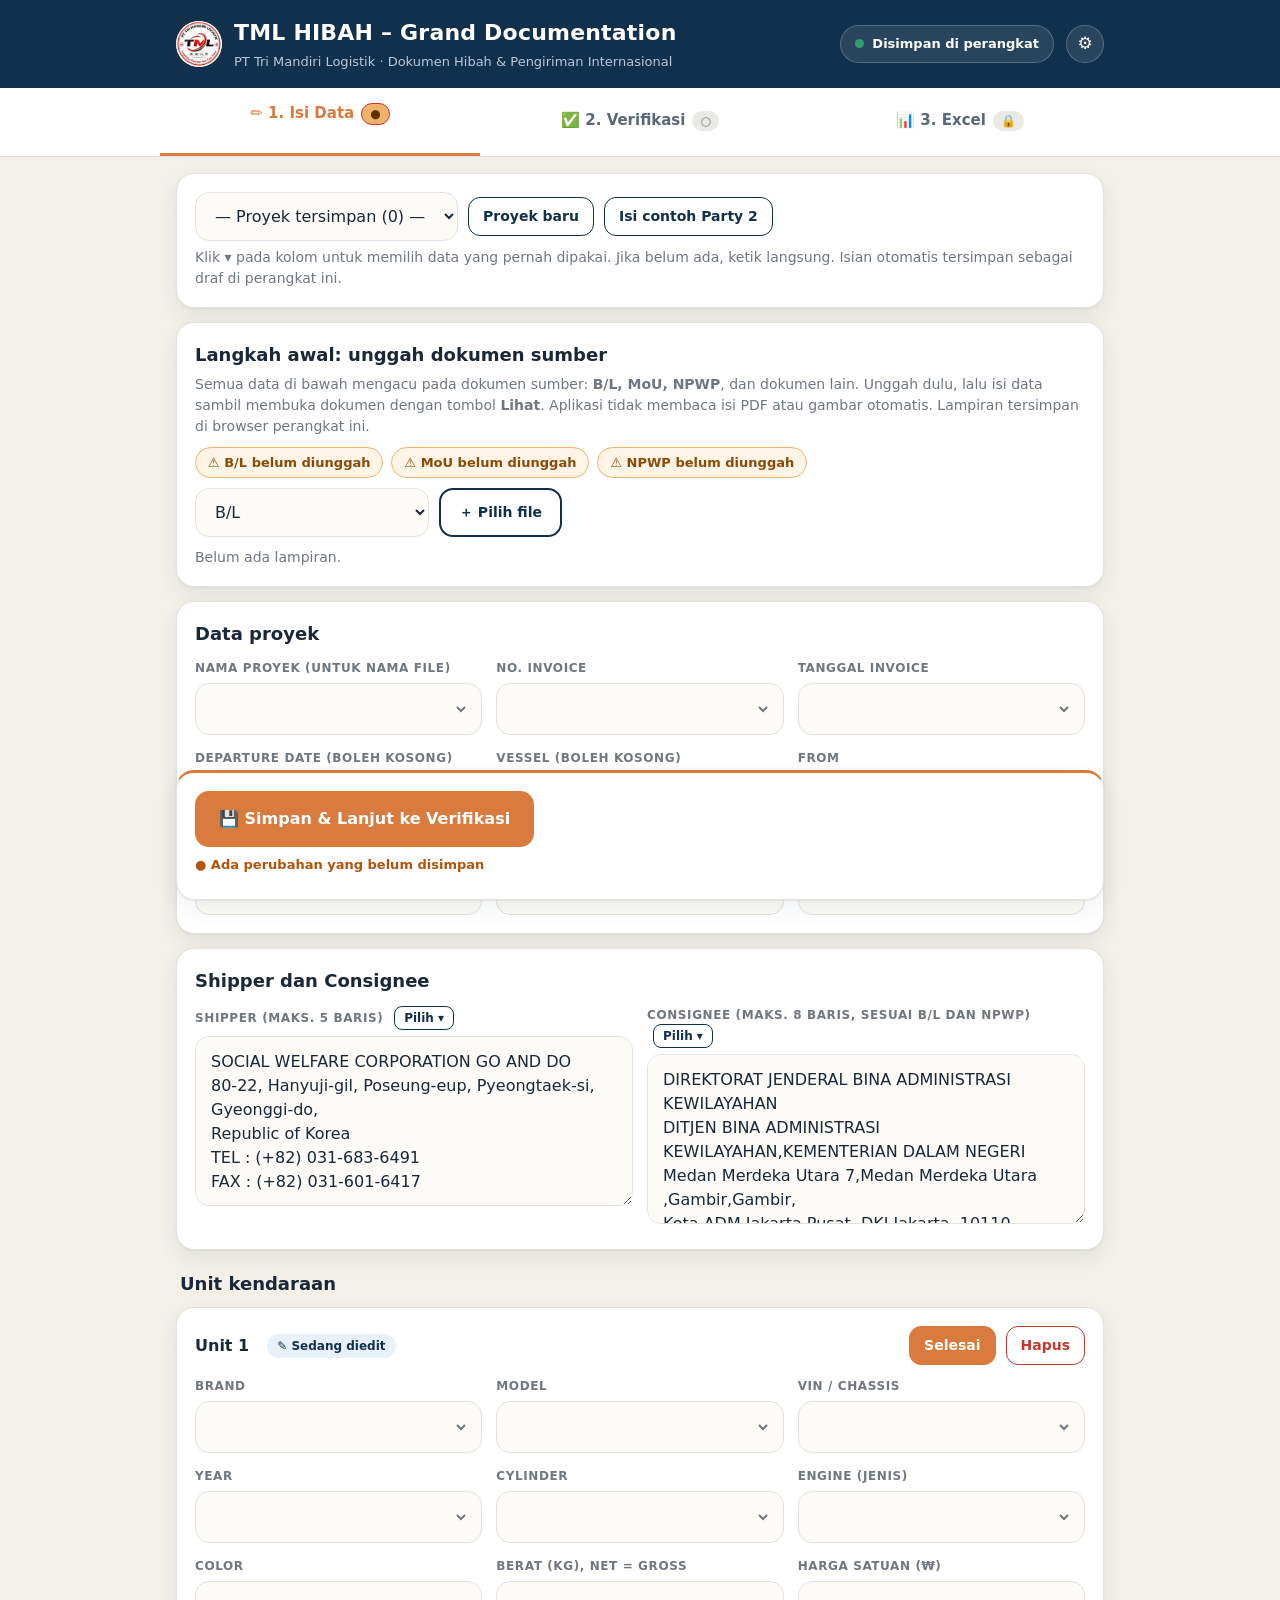
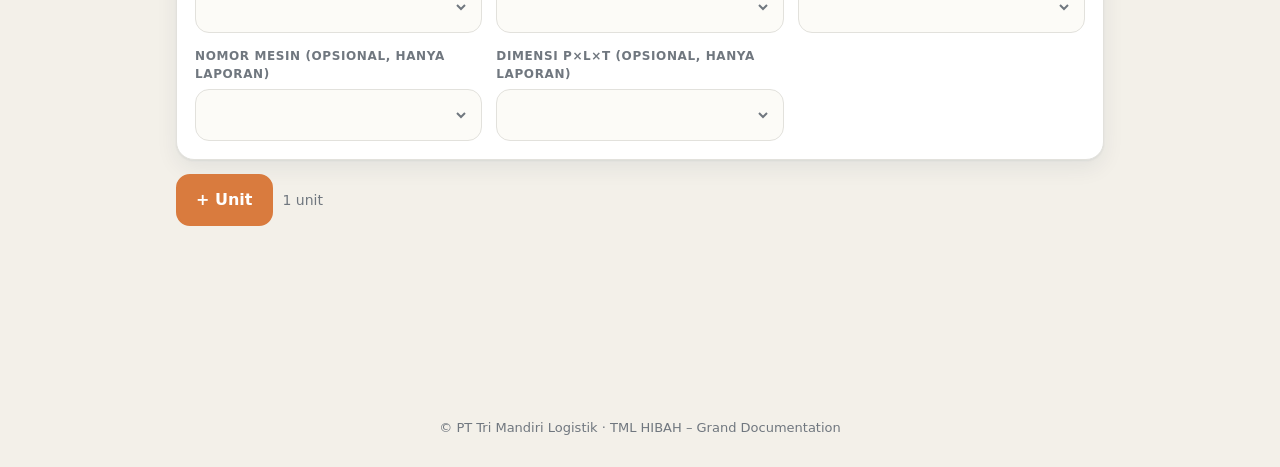
==== commit 97eb09c8: "Add files via upload" ====
--- a/index.html
+++ b/index.html
@@ -6,24 +6,32 @@
 <meta name="description" content="TML HIBAH – Grand Documentation: pembuat Commercial Invoice dan Packing List untuk pengiriman hibah, PT Tri Mandiri Logistik.">
 <title>TML HIBAH – Grand Documentation</title>
 <link rel="icon" type="image/png" href="favicon.png">
-<link rel="stylesheet" href="style.css?v=3">
+<link rel="stylesheet" href="style.css?v=5">
 </head>
 <body>
+<div id="lock" class="lock" hidden><div class="lockin"><img class="logo" src="[data-uri]" alt="Logo PT Tri Mandiri Logistik"><h2>Aplikasi internal PT Tri Mandiri Logistik</h2><p class="sub">Berisi template dan stempel resmi yang bersifat <b>RAHASIA</b>. Masukkan kode akses tim.</p><input id="lockPass" type="password" placeholder="Kode akses" autocomplete="current-password"><label class="rem"><input type="checkbox" id="lockRem"> Ingat di perangkat ini (hanya perangkat pribadi)</label><button class="p big" id="bUnlock">🔓 Buka</button><p id="lockMsg" class="sub"></p></div></div>
 <header class="top">
   <div class="top-in">
     <img class="logo" src="[data-uri]" alt="Logo PT Tri Mandiri Logistik" width="46" height="46">
     <div class="ttl"><h1>TML HIBAH – Grand Documentation</h1><p>PT Tri Mandiri Logistik · Dokumen Hibah &amp; Pengiriman Internasional</p></div>
     <div class="pill"><i></i><span id="pillT">Disimpan di perangkat</span></div>
+    <button class="gear" id="bLock" title="Kunci aplikasi" aria-label="Kunci">🔒</button>
     <button class="gear" id="bCfg" title="Pengaturan penyimpanan tim" aria-label="Pengaturan">⚙</button>
   </div>
 </header>
-<nav class="tabs"><div class="tabs-in"><button data-go="isi" class="on">✏️ 1. Isi Data</button><button data-go="ver">✅ 2. Verifikasi</button><button data-go="xls">📊 3. Excel</button></div></nav>
+<nav class="tabs"><div class="tabs-in"><button data-go="isi" class="on">✏️ 1. Isi Data<i class="tk idle" id="tkIsi"></i></button><button data-go="ver">✅ 2. Verifikasi<i class="tk idle" id="tkVer"></i></button><button data-go="xls">📊 3. Excel<i class="tk idle" id="tkXls"></i></button></div></nav>
 <main>
   <div id="warn" class="warn" hidden></div>
   <section class="card" id="cfg" hidden>
-    <h2>Pengaturan penyimpanan bersama (opsional)</h2>
-    <p class="sub">Tanpa pengaturan ini, proyek tersimpan di browser perangkat ini saja. Untuk berbagi dengan tim, tempel URL Web App Google Apps Script (lihat README, folder <code>optional-backend</code>).</p>
-    <div class="row" style="margin-top:10px"><input id="cfgUrl" placeholder="https://script.google.com/macros/s/…/exec"><button id="bCfgSave" class="sm">Simpan pengaturan</button></div>
+    <h2>Pengaturan</h2>
+    <p class="sub">Pengaturan ini tersimpan di browser perangkat ini.</p>
+    <div class="g">
+      <div><label>Nama operator (untuk jejak aktivitas)</label><input id="opName" placeholder="Nama Anda"></div>
+      <div><label>Kode akses penyimpanan bersama (opsional)</label><input id="cfgCode" type="password" placeholder="sama dengan ACCESS_CODE di Apps Script" autocomplete="off"></div>
+    </div>
+    <label style="margin-top:14px">URL Google Apps Script (penyimpanan bersama + arsip Drive, opsional)</label>
+    <input id="cfgUrl" placeholder="https://script.google.com/macros/s/…/exec">
+    <div class="row" style="margin-top:14px"><button id="bCfgSave" class="p sm">Simpan pengaturan</button></div>
     <p class="sub" id="cfgMsg"></p>
   </section>
 
@@ -58,6 +66,7 @@
     <div class="row mb"><button class="p" id="bAdd">+ Unit</button><span class="sub nm" id="uCount"></span></div>
     <section class="card actbar">
       <button class="p big" id="bSaveGo">💾 Simpan &amp; Lanjut ke Verifikasi</button>
+      <div class="sstate"></div>
       <div class="note sub"></div>
     </section>
   </div>
@@ -69,7 +78,7 @@
       <p class="sub">Ketik ulang data dari Bill of Lading dan MoU agar aplikasi bisa mencocokkan dengan isi form. Pencocokan dilakukan terhadap data yang Anda ketik, bukan membaca file dokumen.</p>
       <div class="g">
         <div><label>Daftar chassis menurut B/L (1 baris = 1 unit)</label><textarea id="blChassis" data-s="blChassis"></textarea></div>
-        <div><label>Data MoU: chassis, berat, harga (harga opsional), contoh <code>KMFLA18TPFC092868 10955 210500000</code></label><textarea id="mou" data-s="mou"></textarea></div>
+        <div><label>Data MoU: chassis, berat, harga (harga opsional), contoh <code>NOMOR-CHASSIS-17-KARAKTER 10955 210500000</code></label><textarea id="mou" data-s="mou"></textarea></div>
       </div>
     </section>
     <section class="card"><h2>Pemeriksaan otomatis</h2><div id="checks"></div></section>
@@ -79,8 +88,10 @@
       <div class="tw"><table id="rep"></table></div>
       <div class="row" style="margin-top:12px"><button class="sm" id="bRepDl">Unduh laporan (.html)</button><button class="sm" id="bRepPr">Cetak laporan</button></div>
     </section>
+    <section class="card"><h2>Jejak aktivitas</h2><p class="sub">Dicatat otomatis: simpan, konfirmasi, unduh, dan arsip. Nama diambil dari Pengaturan (belum terotentikasi).</p><div id="logBox" class="files"></div></section>
     <section class="card actbar">
       <div class="row"><button id="bEdit">✏️ Edit Data</button><button id="bSaveV">💾 Simpan</button><button class="p big" id="bConf">✅ Telah Dikonfirmasi</button></div>
+      <div class="sstate"></div>
       <div class="note sub"></div>
     </section>
   </div>
@@ -95,7 +106,13 @@
       </section>
       <section class="card actbar">
         <div class="row"><button class="p" id="bXlsx">⬇ Unduh Excel (.xlsx)</button><button id="bBoth">Unduh CI + PL</button><button id="bPrint">🖨 Cetak</button><button id="bPdf">📄 Ekspor PDF</button><button id="bSaveX">💾 Simpan</button></div>
-        <div class="note sub"></div>
+        <div class="sstate"></div>
+      <div class="note sub"></div>
+      </section>
+      <section class="card"><h2>Arsip proyek</h2>
+        <p class="sub">Satu paket berisi dokumen sumber, Excel, PDF, laporan verifikasi, data proyek, jejak aktivitas, dan ringkasan, dalam struktur <b>TML HIBAH / tahun / nama proyek</b>.</p>
+        <div class="row" style="margin-top:10px"><button class="p" id="bZip">📦 Unduh Paket Arsip (.zip)</button><button id="bFolder">💾 Simpan ke Folder TML HIBAH</button><button class="sm" id="bDir">Pilih folder…</button><button class="sm" id="bDrive" hidden>☁ Kirim ke Google Drive (eksperimental)</button></div>
+        <p class="sub" id="dirName"></p>
       </section>
       <section class="card"><h2>Alat lain</h2>
         <div class="row"><button id="bExp" class="sm">Ekspor proyek (.json)</button>
@@ -107,11 +124,12 @@
 </main>
 <div id="viewer" class="viewer" hidden><div class="vin"><div class="vh"><b id="vTitle"></b><span class="row"><a id="vOpen" class="fl sm" target="_blank" rel="noopener">Buka / unduh</a><button id="vClose" class="sm">Tutup ✕</button></span></div><div id="vBody" class="vb"></div></div></div>
 <footer>© PT Tri Mandiri Logistik · TML HIBAH – Grand Documentation</footer>
-<script src="jszip.min.js?v=3"></script>
-<script src="html2canvas.min.js?v=3"></script>
-<script src="jspdf.umd.min.js?v=3"></script>
-<script src="templates-data.js?v=3"></script>
-<script src="preview.js?v=3"></script>
-<script src="script.js?v=3"></script>
+<script src="jszip.min.js?v=5"></script>
+<script src="html2canvas.min.js?v=5"></script>
+<script src="jspdf.umd.min.js?v=5"></script>
+<script src="vault.enc.js?v=5"></script>
+<script src="templates-data.js?v=5"></script>
+<script src="preview.js?v=5"></script>
+<script src="script.js?v=5"></script>
 </body>
 </html>
--- a/style.css
+++ b/style.css
@@ -72,3 +72,24 @@
 @media (max-width:560px){.actbar{position:static}.seg{display:flex}.seg button{flex:1;padding:10px 8px}}
 
 .dchip{font-size:13px;font-weight:700;border-radius:999px;padding:5px 12px;border:1.5px solid}.dchip.ok{color:var(--ok);border-color:var(--ok);background:#e8f6ef}.dchip.miss{color:#8a4b08;border-color:#f0b36b;background:#fff4e5}
+
+h3{font-size:15px;margin:18px 0 4px}.asg{margin-top:10px}.asimg{display:block;max-width:180px;max-height:90px;margin-top:10px;background:repeating-conic-gradient(#eee 0 25%,#fff 0 50%) 50%/14px 14px;border:1px solid var(--line);border-radius:8px}.warn2{background:#fff4e5;border:1.5px solid #f0b36b;color:#7a4a08}
+
+.lock{position:fixed;inset:0;background:var(--navy);z-index:100;display:grid;place-items:center;padding:16px}.lockin{background:#fff;border-radius:20px;max-width:430px;width:100%;padding:28px;display:grid;gap:12px;text-align:center;box-shadow:0 20px 60px rgba(0,0,0,.4)}.lockin .logo{margin:0 auto;width:78px;height:78px}.lockin h2{justify-content:center;font-size:19px}.rem{display:flex;gap:8px;align-items:center;justify-content:center;text-transform:none;letter-spacing:0;font-size:13px;font-weight:600;color:var(--mut)}.rem input{width:auto}
+
+/* ---- umpan balik klik dan status ---- */
+button{transition:transform .08s ease,background .2s,border-color .2s,color .2s,box-shadow .2s}
+button:active:not(:disabled){transform:scale(.96)}
+button.done,button.p.done{background:var(--ok)!important;border-color:var(--ok)!important;color:#fff!important;box-shadow:0 0 0 3px rgba(49,156,112,.22)}
+button.busy{position:relative;color:transparent!important;pointer-events:none}
+button.busy::after{content:'';position:absolute;left:50%;top:50%;width:18px;height:18px;margin:-9px 0 0 -9px;border:3px solid rgba(255,255,255,.45);border-top-color:#fff;border-radius:50%;animation:spin .7s linear infinite}
+button:not(.p):not(.done).busy::after{border-color:rgba(17,48,76,.25);border-top-color:var(--navy)}
+@keyframes spin{to{transform:rotate(360deg)}}
+.tk{font-style:normal;font-size:12px;font-weight:800;margin-left:7px;border-radius:999px;padding:1px 8px;display:inline-block;min-width:22px;text-align:center}
+.tk:empty{display:none}.tk.ok{background:var(--ok);color:#fff}.tk.warn{background:#f0b36b;color:#5b3300}.tk.idle{background:#e9e9e6;color:#777}.tk.lk{background:#e9e9e6;color:#555}
+.tabs button.st-ok:not(.on){color:var(--ok)}
+.flash{animation:flash 1.9s ease}@keyframes flash{0%,65%{box-shadow:0 0 0 4px rgba(217,123,62,.6);border-color:var(--or)}100%{box-shadow:0 0 0 0 rgba(217,123,62,0)}}
+.ub{font-size:12px;font-weight:800;border-radius:999px;padding:3px 10px;margin-left:8px;vertical-align:middle}.ub.ok{background:#e8f6ef;color:var(--ok)}.ub.wn{background:#fff4e5;color:#8a4b08}.ub.ed{background:#e8f0fa;color:var(--navy)}
+.sstate{font-size:13px;font-weight:700;margin-top:8px}.sstate.ok{color:var(--ok)}.sstate.wn{color:#b45309}
+tr.r-CONFLICT td{background:#fdf1ef}tr.r-VERIFIED td{background:#f1faf5}tr.r-MISSING td{background:#f6f6f3}
+.badge.okb{font-size:15px}
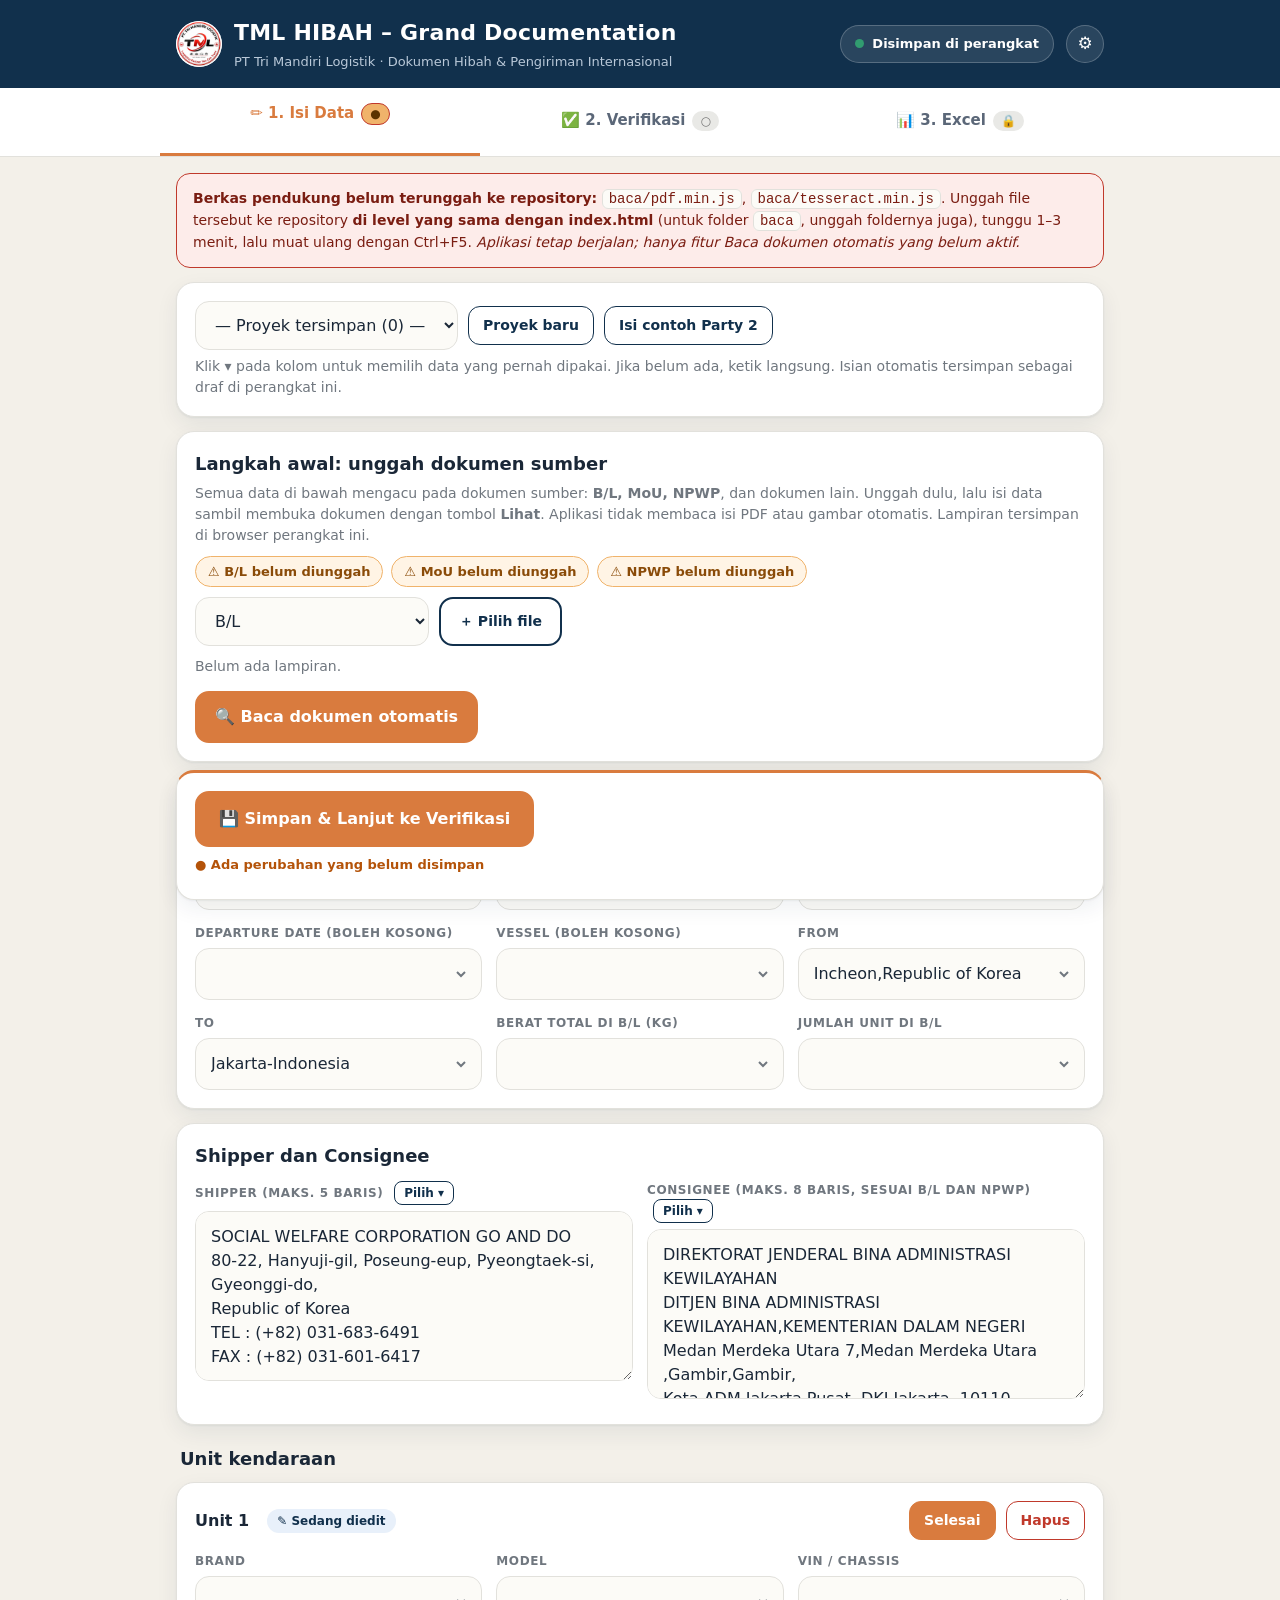
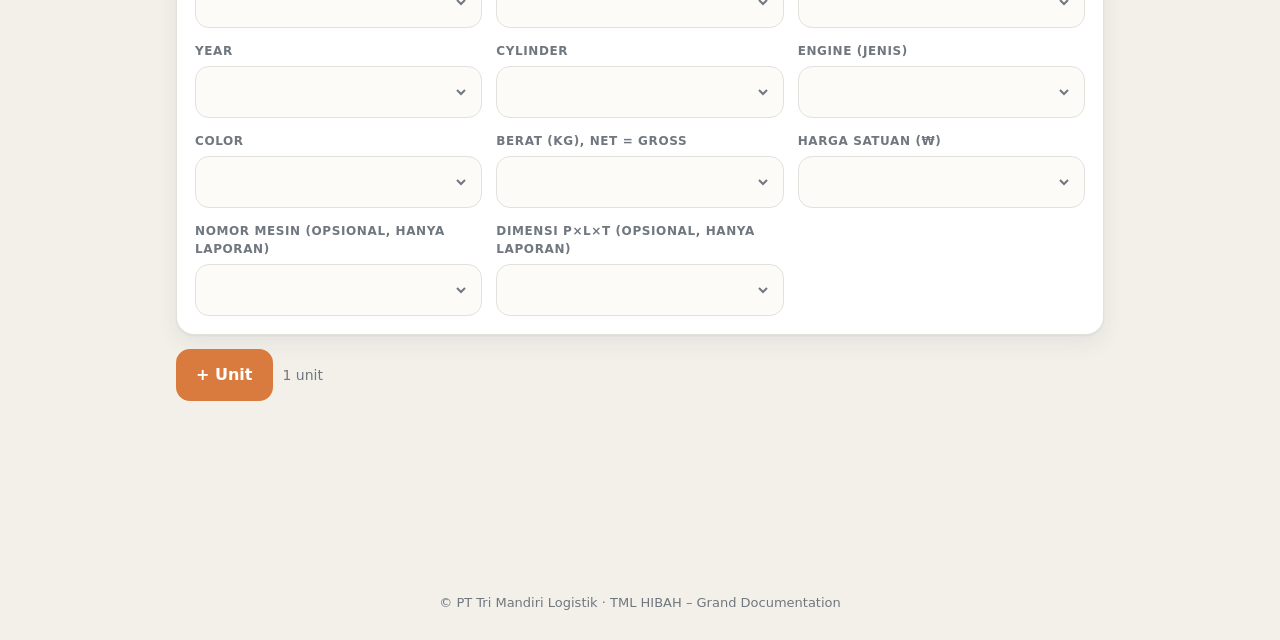
==== commit a107e432: "Add files via upload" ====
--- a/index.html
+++ b/index.html
@@ -6,7 +6,7 @@
 <meta name="description" content="TML HIBAH – Grand Documentation: pembuat Commercial Invoice dan Packing List untuk pengiriman hibah, PT Tri Mandiri Logistik.">
 <title>TML HIBAH – Grand Documentation</title>
 <link rel="icon" type="image/png" href="favicon.png">
-<link rel="stylesheet" href="style.css?v=5">
+<link rel="stylesheet" href="style.css?v=6">
 </head>
 <body>
 <div id="lock" class="lock" hidden><div class="lockin"><img class="logo" src="[data-uri]" alt="Logo PT Tri Mandiri Logistik"><h2>Aplikasi internal PT Tri Mandiri Logistik</h2><p class="sub">Berisi template dan stempel resmi yang bersifat <b>RAHASIA</b>. Masukkan kode akses tim.</p><input id="lockPass" type="password" placeholder="Kode akses" autocomplete="current-password"><label class="rem"><input type="checkbox" id="lockRem"> Ingat di perangkat ini (hanya perangkat pribadi)</label><button class="p big" id="bUnlock">🔓 Buka</button><p id="lockMsg" class="sub"></p></div></div>
@@ -53,6 +53,8 @@
         <label class="fl">＋ Pilih file<input type="file" id="fFiles" accept=".pdf,.xlsx,image/*" multiple hidden></label>
       </div>
       <div id="files" class="files"></div>
+      <div class="row" style="margin-top:14px"><button class="p" id="bRead">🔍 Baca dokumen otomatis</button><span class="sub nm" id="readLog"></span></div>
+      <div id="readOut" class="readout" hidden></div>
     </section>
     <section class="card"><h2>Data proyek</h2><div class="g" id="hdr"></div></section>
     <section class="card"><h2>Shipper dan Consignee</h2>
@@ -124,12 +126,15 @@
 </main>
 <div id="viewer" class="viewer" hidden><div class="vin"><div class="vh"><b id="vTitle"></b><span class="row"><a id="vOpen" class="fl sm" target="_blank" rel="noopener">Buka / unduh</a><button id="vClose" class="sm">Tutup ✕</button></span></div><div id="vBody" class="vb"></div></div></div>
 <footer>© PT Tri Mandiri Logistik · TML HIBAH – Grand Documentation</footer>
-<script src="jszip.min.js?v=5"></script>
-<script src="html2canvas.min.js?v=5"></script>
-<script src="jspdf.umd.min.js?v=5"></script>
-<script src="vault.enc.js?v=5"></script>
-<script src="templates-data.js?v=5"></script>
-<script src="preview.js?v=5"></script>
-<script src="script.js?v=5"></script>
+<script src="jszip.min.js?v=6"></script>
+<script src="html2canvas.min.js?v=6"></script>
+<script src="jspdf.umd.min.js?v=6"></script>
+<script src="vault.enc.js?v=6"></script>
+<script src="templates-data.js?v=6"></script>
+<script src="baca/pdf.min.js"></script>
+<script src="baca/tesseract.min.js"></script>
+<script src="baca.js?v=6"></script>
+<script src="preview.js?v=6"></script>
+<script src="script.js?v=6"></script>
 </body>
 </html>
--- a/style.css
+++ b/style.css
@@ -93,3 +93,8 @@
 .sstate{font-size:13px;font-weight:700;margin-top:8px}.sstate.ok{color:var(--ok)}.sstate.wn{color:#b45309}
 tr.r-CONFLICT td{background:#fdf1ef}tr.r-VERIFIED td{background:#f1faf5}tr.r-MISSING td{background:#f6f6f3}
 .badge.okb{font-size:15px}
+
+input.tpl,textarea.tpl{background:#eaf3ff}
+.readout{margin-top:14px;border-top:1px dashed var(--line);padding-top:14px}
+.warnbox{background:#fff4e5;border:1.5px solid #f0b36b;color:#6b3f06;border-radius:12px;padding:10px 14px;margin:10px 0;font-size:14px}.warnbox ul,.oklist{margin:6px 0 0;padding-left:18px}.oklist{list-style:none;padding-left:0;color:var(--ok);font-size:14px;font-weight:600}
+table.rt{min-width:560px}table.rt .grp td{background:var(--bg);font-weight:800;font-size:12px;text-transform:uppercase;letter-spacing:.05em;color:var(--mut)}
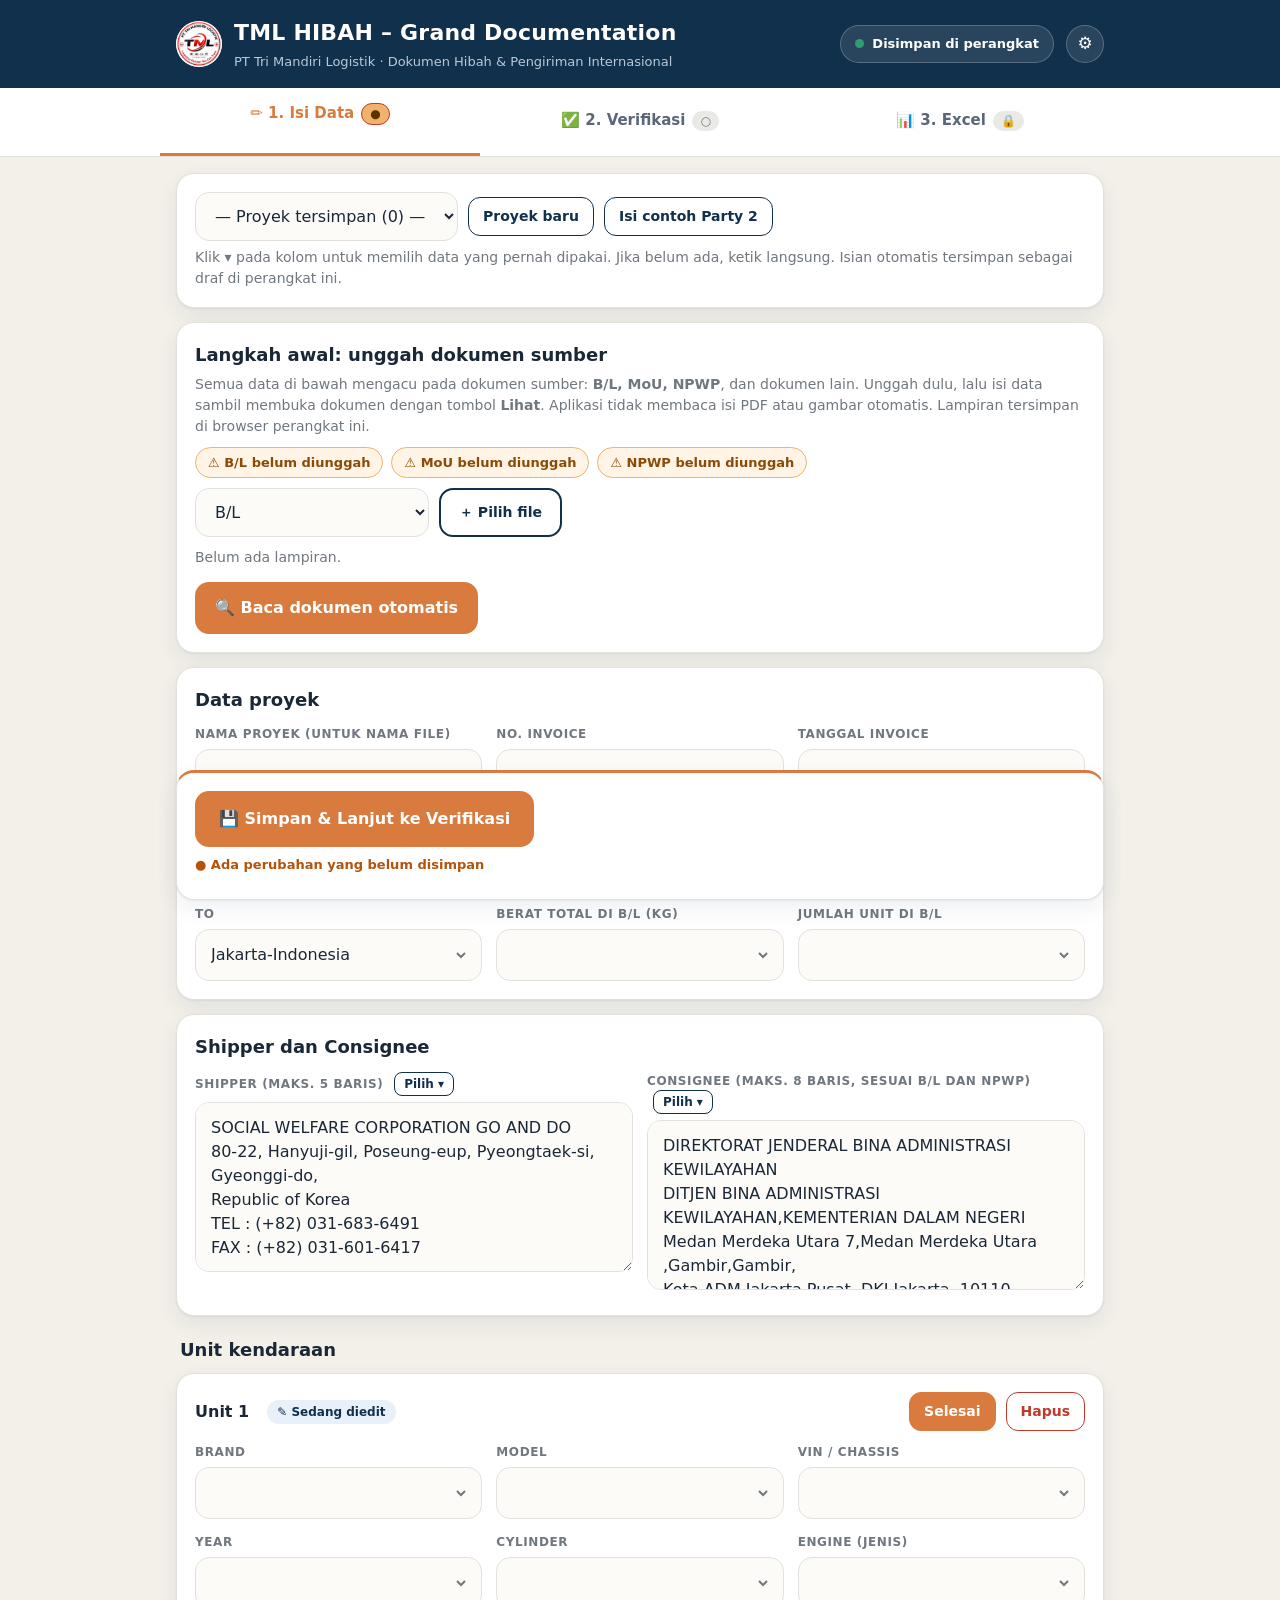
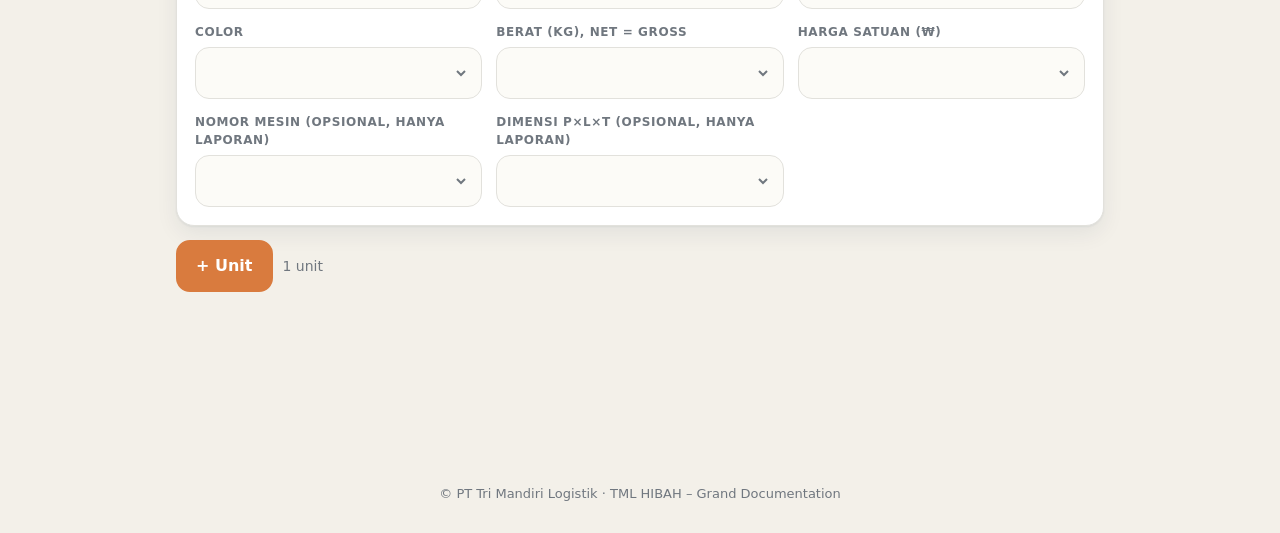
==== commit a2803067: "Add files via upload" ====
--- a/index.html
+++ b/index.html
@@ -6,7 +6,7 @@
 <meta name="description" content="TML HIBAH – Grand Documentation: pembuat Commercial Invoice dan Packing List untuk pengiriman hibah, PT Tri Mandiri Logistik.">
 <title>TML HIBAH – Grand Documentation</title>
 <link rel="icon" type="image/png" href="favicon.png">
-<link rel="stylesheet" href="style.css?v=6">
+<link rel="stylesheet" href="style.css?v=7">
 </head>
 <body>
 <div id="lock" class="lock" hidden><div class="lockin"><img class="logo" src="[data-uri]" alt="Logo PT Tri Mandiri Logistik"><h2>Aplikasi internal PT Tri Mandiri Logistik</h2><p class="sub">Berisi template dan stempel resmi yang bersifat <b>RAHASIA</b>. Masukkan kode akses tim.</p><input id="lockPass" type="password" placeholder="Kode akses" autocomplete="current-password"><label class="rem"><input type="checkbox" id="lockRem"> Ingat di perangkat ini (hanya perangkat pribadi)</label><button class="p big" id="bUnlock">🔓 Buka</button><p id="lockMsg" class="sub"></p></div></div>
@@ -126,15 +126,13 @@
 </main>
 <div id="viewer" class="viewer" hidden><div class="vin"><div class="vh"><b id="vTitle"></b><span class="row"><a id="vOpen" class="fl sm" target="_blank" rel="noopener">Buka / unduh</a><button id="vClose" class="sm">Tutup ✕</button></span></div><div id="vBody" class="vb"></div></div></div>
 <footer>© PT Tri Mandiri Logistik · TML HIBAH – Grand Documentation</footer>
-<script src="jszip.min.js?v=6"></script>
-<script src="html2canvas.min.js?v=6"></script>
-<script src="jspdf.umd.min.js?v=6"></script>
-<script src="vault.enc.js?v=6"></script>
-<script src="templates-data.js?v=6"></script>
-<script src="baca/pdf.min.js"></script>
-<script src="baca/tesseract.min.js"></script>
-<script src="baca.js?v=6"></script>
-<script src="preview.js?v=6"></script>
-<script src="script.js?v=6"></script>
+<script src="jszip.min.js?v=7"></script>
+<script src="html2canvas.min.js?v=7"></script>
+<script src="jspdf.umd.min.js?v=7"></script>
+<script src="vault.enc.js?v=7"></script>
+<script src="templates-data.js?v=7"></script>
+<script src="baca.js?v=7"></script>
+<script src="preview.js?v=7"></script>
+<script src="script.js?v=7"></script>
 </body>
 </html>
